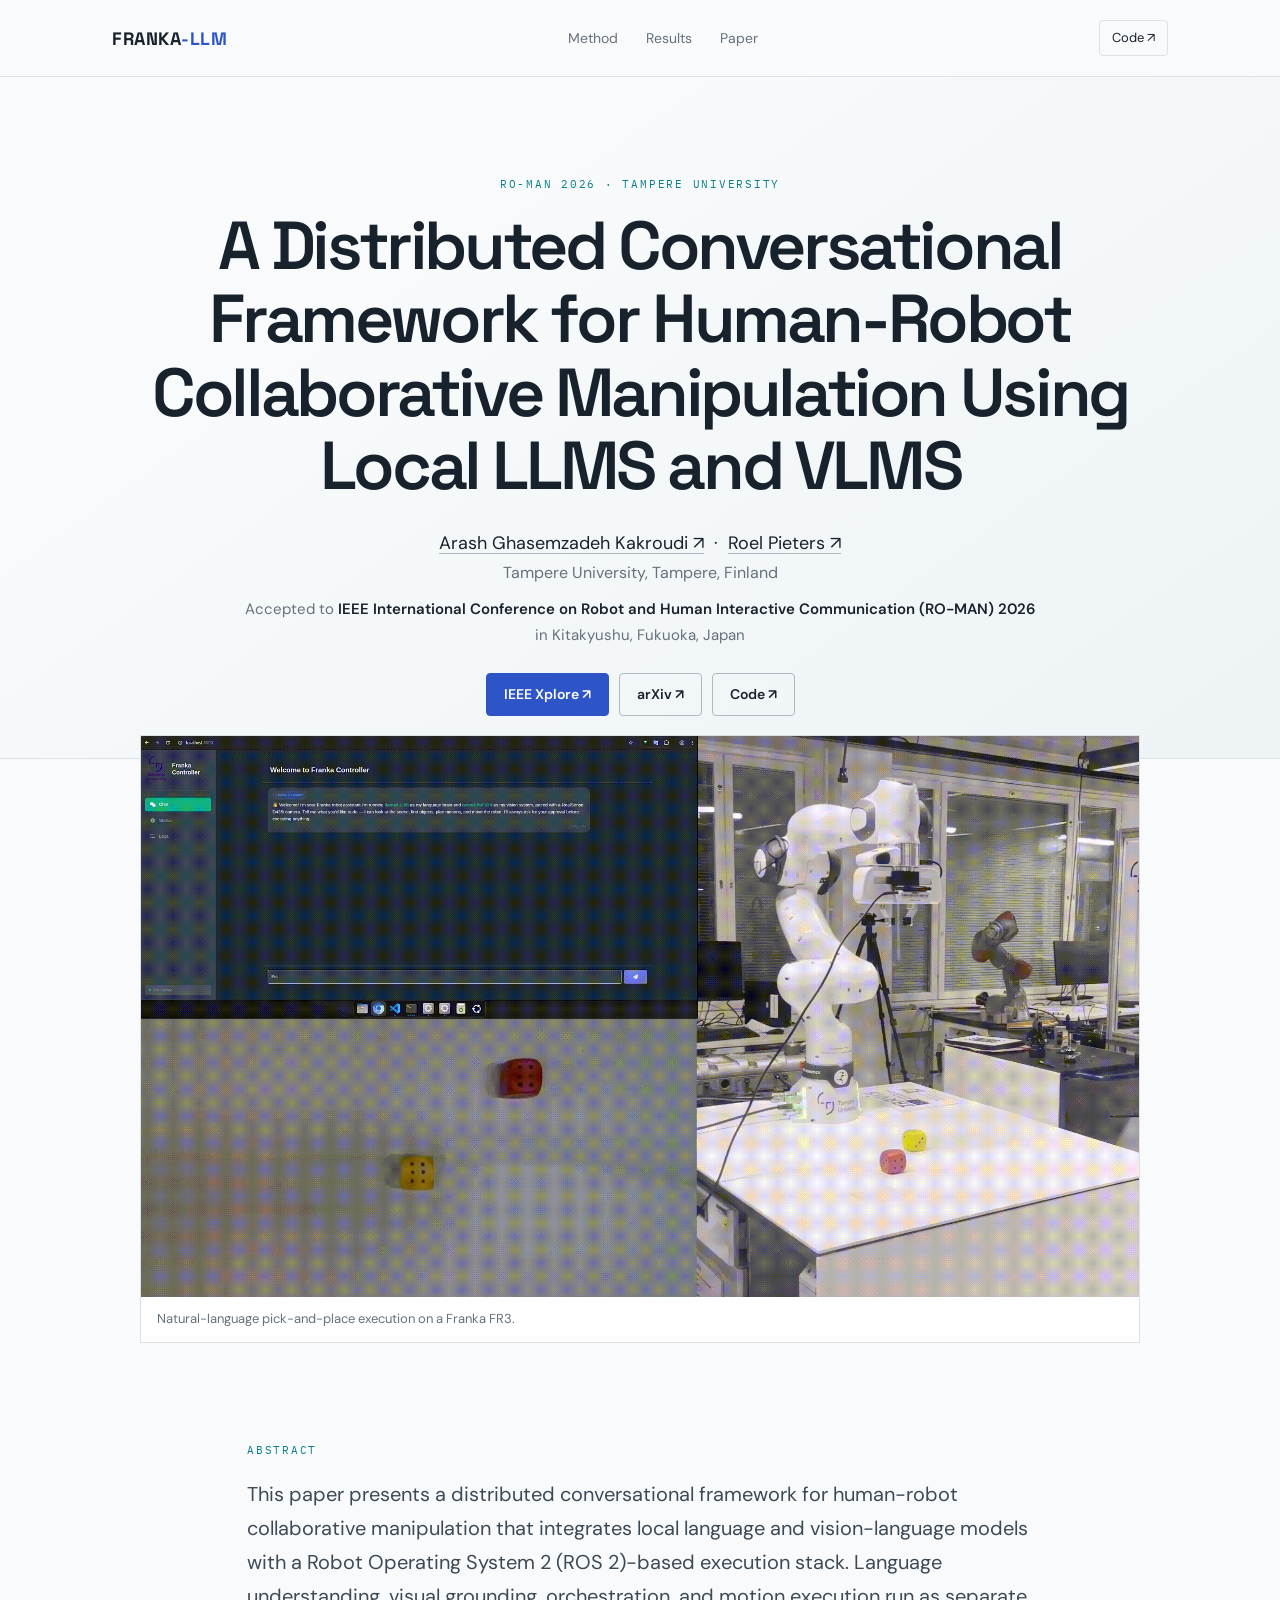
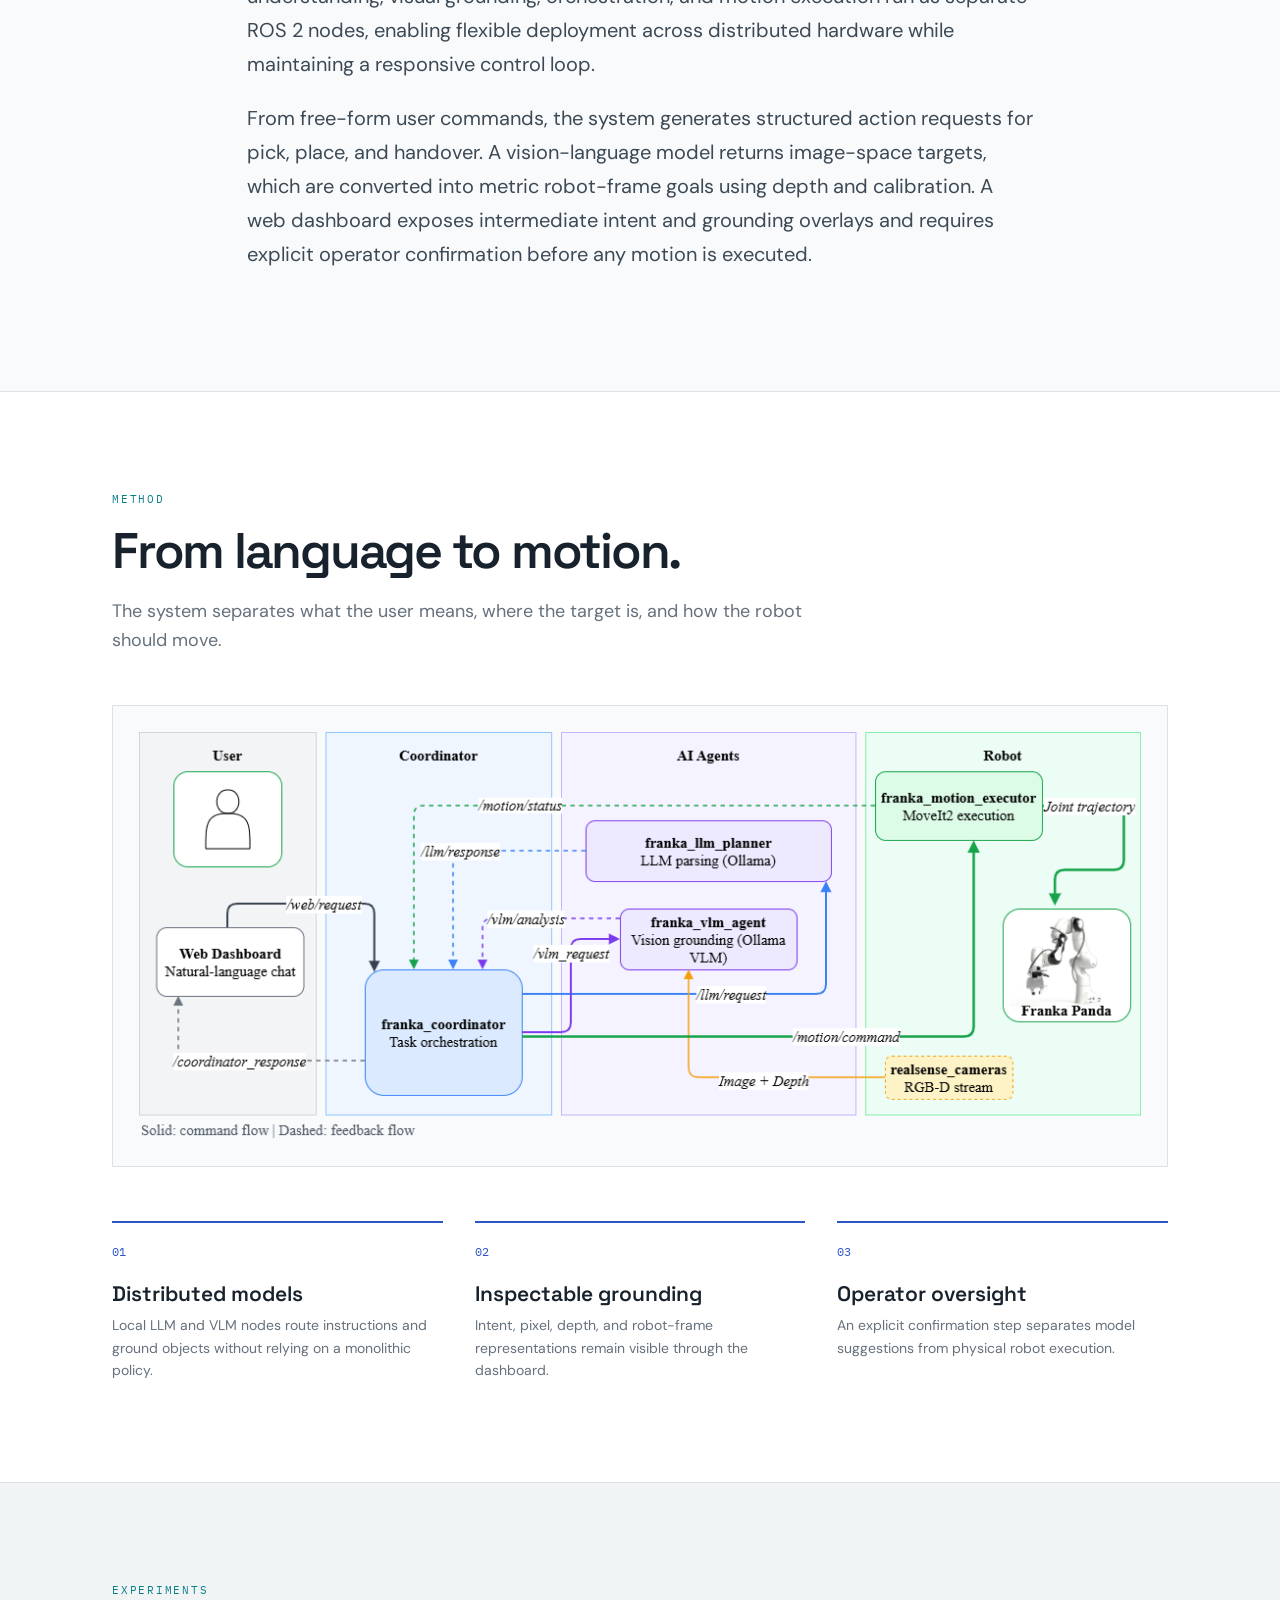
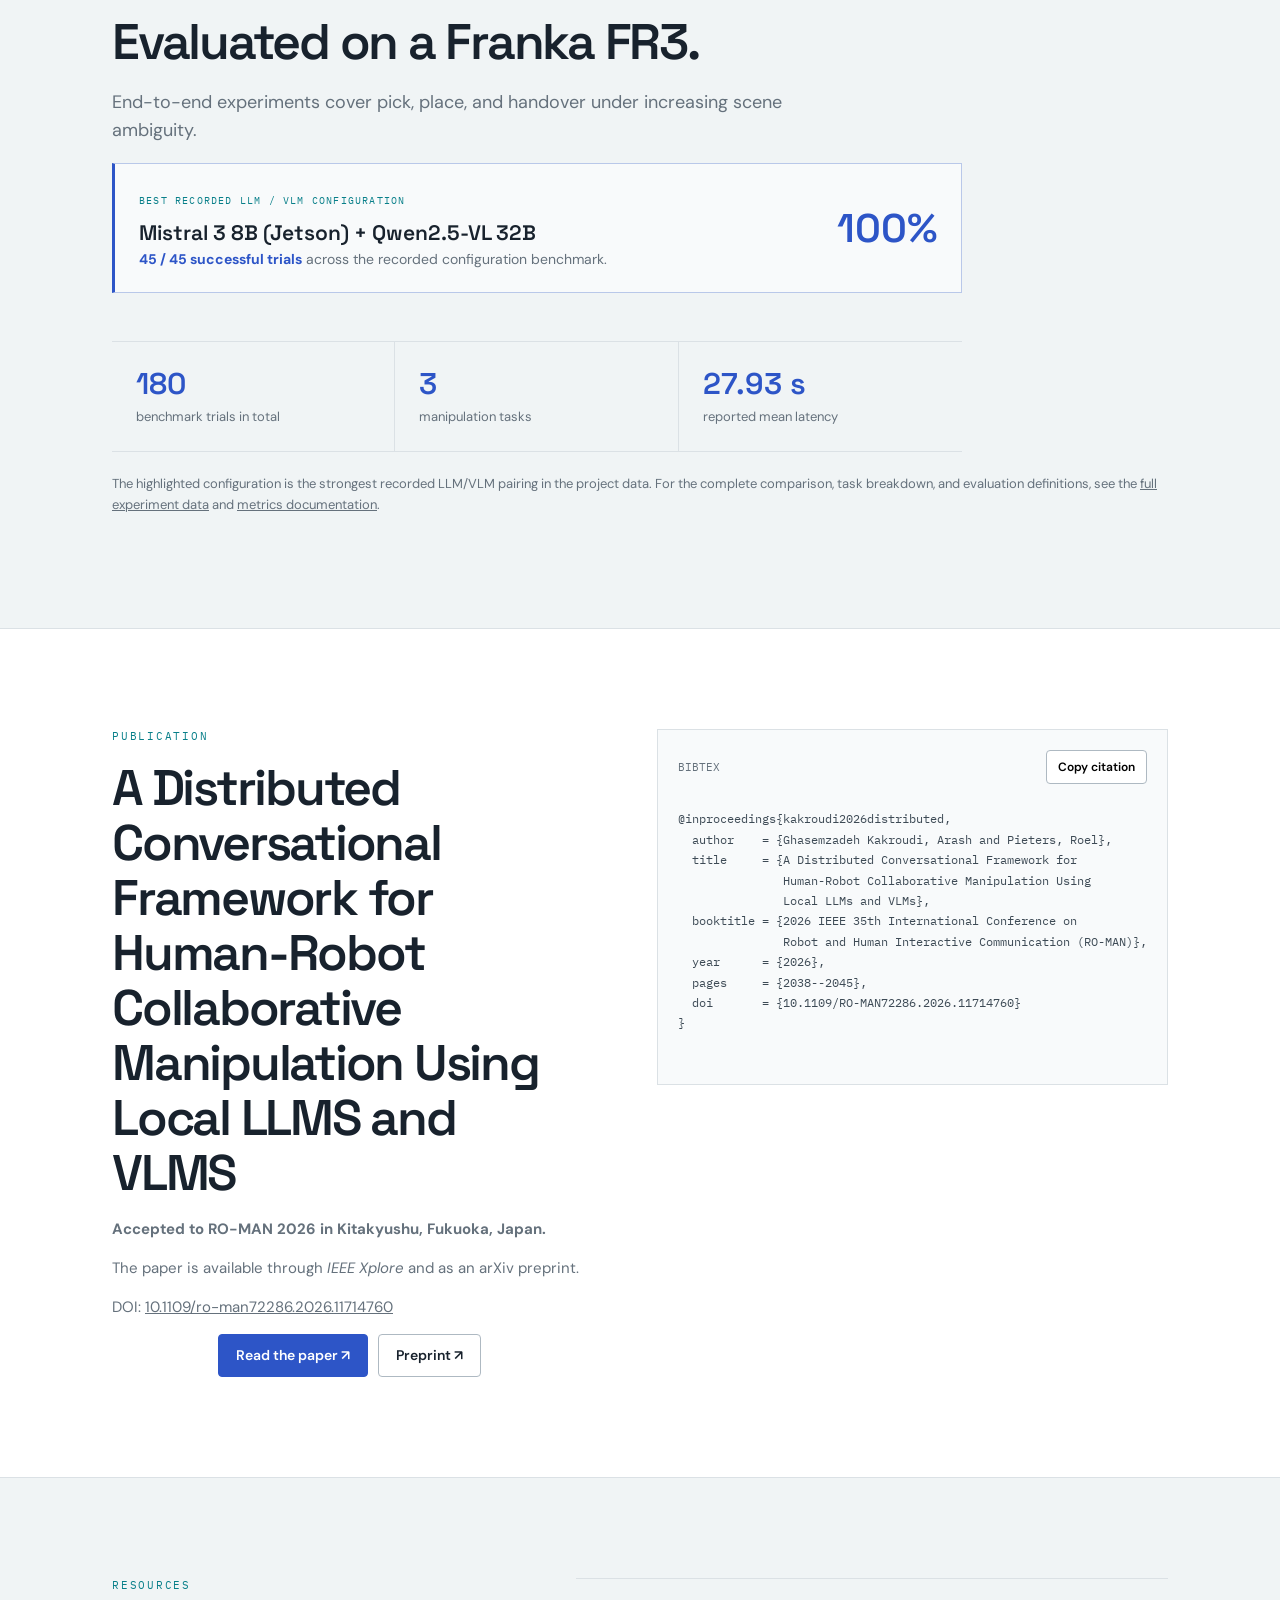
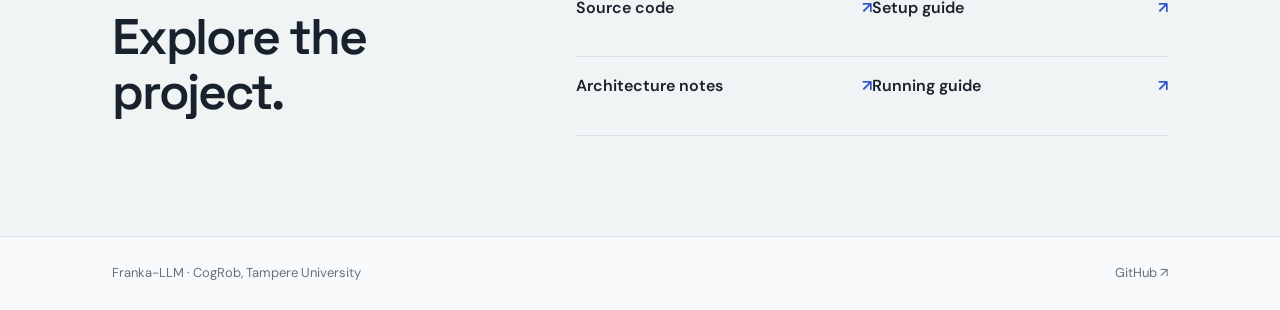
==== website/index.html @ 0633666b "Feat(website now available): Add Franka-LLM research website" ====
<!doctype html>
<html lang="en">
<head>
  <meta charset="utf-8">
  <meta name="viewport" content="width=device-width, initial-scale=1">
  <meta name="description" content="A Distributed Conversational Framework for Human-Robot Collaborative Manipulation Using Local LLMS and VLMS.">
  <meta property="og:title" content="A Distributed Conversational Framework for Human-Robot Collaborative Manipulation Using Local LLMS and VLMS">
  <meta property="og:description" content="Conversational human-robot collaborative manipulation with local language and vision-language models.">
  <meta property="og:image" content="media/featured-pick.jpg">
  <title>A Distributed Conversational Framework for Human-Robot Collaborative Manipulation Using Local LLMS and VLMS</title>
  <link rel="stylesheet" href="styles.css">
</head>
<body>
  <header class="header"><div class="container nav"><a class="wordmark" href="#top">FRANKA<span>-LLM</span></a><nav><a href="#method">Method</a><a href="#results">Results</a><a href="#paper">Paper</a></nav><a class="github" href="https://github.com/cogrob-tuni/franka-llm">Code ↗</a></div></header>
  <main id="top">
    <section class="hero"><div class="container hero-inner"><p class="kicker">RO-MAN 2026 · Tampere University</p><h1>A Distributed Conversational Framework for Human-Robot Collaborative Manipulation Using Local LLMS and VLMS</h1><p class="authors"><a href="https://scholar.google.com/citations?hl=en&amp;user=sCcYdRsAAAAJ">Arash Ghasemzadeh Kakroudi ↗</a> &nbsp;·&nbsp; <a href="https://scholar.google.com/citations?user=YYKF6BYAAAAJ&amp;hl=en&amp;oi=ao">Roel Pieters ↗</a></p><p class="affiliation">Tampere University, Tampere, Finland</p><p class="venue-note">Accepted to <strong>IEEE International Conference on Robot and Human Interactive Communication (RO-MAN) 2026</strong><br>in Kitakyushu, Fukuoka, Japan</p><div class="paper-links"><a class="button primary" href="https://ieeexplore.ieee.org/abstract/document/11714760">IEEE Xplore ↗</a><a class="button" href="https://arxiv.org/abs/2606.06061">arXiv ↗</a><a class="button" href="https://github.com/cogrob-tuni/franka-llm">Code ↗</a></div></div></section>

    <section class="feature"><div class="container"><figure class="hero-video"><img src="media/pick-place.gif" alt="Franka FR3 executing a pick and place task"><figcaption>Natural-language pick-and-place execution on a Franka FR3.</figcaption></figure></div></section>

    <section class="section intro"><div class="container narrow"><p class="kicker">Abstract</p><p class="abstract">This paper presents a distributed conversational framework for human-robot collaborative manipulation that integrates local language and vision-language models with a Robot Operating System 2 (ROS 2)-based execution stack. Language understanding, visual grounding, orchestration, and motion execution run as separate ROS 2 nodes, enabling flexible deployment across distributed hardware while maintaining a responsive control loop.</p><p class="abstract">From free-form user commands, the system generates structured action requests for pick, place, and handover. A vision-language model returns image-space targets, which are converted into metric robot-frame goals using depth and calibration. A web dashboard exposes intermediate intent and grounding overlays and requires explicit operator confirmation before any motion is executed.</p></div></section>

    <section id="method" class="section method"><div class="container"><div class="section-heading"><p class="kicker">Method</p><h2>From language to motion.</h2><p>The system separates what the user means, where the target is, and how the robot should move.</p></div><img class="architecture" src="media/architecture.png" alt="Franka-LLM system data flow diagram" loading="lazy"><div class="contributions"><article><b>01</b><h3>Distributed models</h3><p>Local LLM and VLM nodes route instructions and ground objects without relying on a monolithic policy.</p></article><article><b>02</b><h3>Inspectable grounding</h3><p>Intent, pixel, depth, and robot-frame representations remain visible through the dashboard.</p></article><article><b>03</b><h3>Operator oversight</h3><p>An explicit confirmation step separates model suggestions from physical robot execution.</p></article></div></div></section>

    <section id="results" class="section results"><div class="container"><div class="section-heading"><p class="kicker">Experiments</p><h2>Evaluated on a Franka FR3.</h2><p>End-to-end experiments cover pick, place, and handover under increasing scene ambiguity.</p></div><div class="best-result"><div><span class="best-label">Best recorded LLM / VLM configuration</span><h3>Mistral 3 8B (Jetson) + Qwen2.5-VL 32B</h3><p><strong>45 / 45 successful trials</strong> across the recorded configuration benchmark.</p></div><span class="best-score">100%</span></div><div class="result-summary"><div><strong>180</strong><span>benchmark trials in total</span></div><div><strong>3</strong><span>manipulation tasks</span></div><div><strong>27.93 s</strong><span>reported mean latency</span></div></div><p class="note">The highlighted configuration is the strongest recorded LLM/VLM pairing in the project data. For the complete comparison, task breakdown, and evaluation definitions, see the <a href="https://github.com/cogrob-tuni/franka-llm/blob/main/robot_llm_vlm_experiments.csv">full experiment data</a> and <a href="https://github.com/cogrob-tuni/franka-llm/blob/main/docs/metrics.md">metrics documentation</a>.</p></div></section>

    <section id="paper" class="section paper"><div class="container paper-grid"><div><p class="kicker">Publication</p><h2>A Distributed Conversational Framework for Human-Robot Collaborative Manipulation Using Local LLMS and VLMS</h2><p class="paper-meta"><strong>Accepted to RO-MAN 2026 in Kitakyushu, Fukuoka, Japan.</strong></p><p class="paper-meta">The paper is available through <i>IEEE Xplore</i> and as an arXiv preprint.</p><p class="paper-meta">DOI: <a href="https://doi.org/10.1109/ro-man72286.2026.11714760">10.1109/ro-man72286.2026.11714760</a></p><div class="paper-links"><a class="button primary" href="https://ieeexplore.ieee.org/abstract/document/11714760">Read the paper ↗</a><a class="button" href="https://arxiv.org/abs/2606.06061">Preprint ↗</a></div></div><div class="citation"><div class="citation-head"><span>BibTeX</span><button id="copy" type="button">Copy citation</button></div><pre id="citation">@inproceedings{kakroudi2026distributed,
  author    = {Ghasemzadeh Kakroudi, Arash and Pieters, Roel},
  title     = {A Distributed Conversational Framework for
               Human-Robot Collaborative Manipulation Using
               Local LLMs and VLMs},
  booktitle = {2026 IEEE 35th International Conference on
               Robot and Human Interactive Communication (RO-MAN)},
  year      = {2026},
  pages     = {2038--2045},
  doi       = {10.1109/RO-MAN72286.2026.11714760}
}</pre><p id="copy-status" class="copy-status" aria-live="polite"></p></div></div></section>

    <section class="section resources"><div class="container resources-inner"><div><p class="kicker">Resources</p><h2>Explore the project.</h2></div><div class="resource-list"><a href="https://github.com/cogrob-tuni/franka-llm">Source code <span>↗</span></a><a href="https://github.com/cogrob-tuni/franka-llm/blob/main/docs/setup.md">Setup guide <span>↗</span></a><a href="https://github.com/cogrob-tuni/franka-llm/blob/main/docs/architecture.md">Architecture notes <span>↗</span></a><a href="https://github.com/cogrob-tuni/franka-llm/blob/main/RUNNING.md">Running guide <span>↗</span></a></div></div></section>
  </main>
  <footer><div class="container"><span>Franka-LLM · CogRob, Tampere University</span><a href="https://github.com/cogrob-tuni/franka-llm">GitHub ↗</a></div></footer>
  <script src="script.js"></script>
</body>
</html>
---- website/styles.css ----
@import url('https://fonts.googleapis.com/css2?family=DM+Sans:wght@400;500;600;700&family=IBM+Plex+Mono:wght@400;500&family=Space+Grotesk:wght@500;600;700&display=swap');
:root{--ink:#18222d;--muted:#65717c;--line:#dbe1e5;--paper:#f8fafb;--blue:#2d55c7;--cyan:#087f89}*{box-sizing:border-box}html{scroll-behavior:smooth}body{margin:0;background:var(--paper);color:var(--ink);font:16px/1.6 "DM Sans",sans-serif}a{color:inherit;text-decoration:none}.container{max-width:1120px;margin:auto;padding:0 32px}.header{border-bottom:1px solid var(--line);background:#f8fafbf2}.nav{height:76px;display:flex;align-items:center;justify-content:space-between}.wordmark{font:700 18px "Space Grotesk",sans-serif;letter-spacing:.03em}.wordmark span{color:var(--blue)}nav{display:flex;gap:28px;font-size:14px;color:var(--muted)}nav a:hover,.resource-list a:hover{color:var(--blue)}.github{border:1px solid var(--line);border-radius:4px;padding:7px 12px;font-size:13px}.kicker{font:11px "IBM Plex Mono",monospace;letter-spacing:.16em;text-transform:uppercase;color:var(--cyan);margin:0 0 18px}.hero{border-bottom:1px solid var(--line);padding:100px 0 90px;background:linear-gradient(145deg,#f8fafb 30%,#edf3f5)}.hero-inner{text-align:center}.hero h1{font:600 clamp(38px,5.3vw,68px)/1.08 "Space Grotesk",sans-serif;letter-spacing:-.05em;margin:0 auto;max-width:1000px}.hero h1 em{font-style:normal;color:var(--blue)}.authors{font-size:18px;margin:27px 0 0}.authors a{text-decoration:underline;text-decoration-color:#aeb9c2;text-underline-offset:4px}.authors a:hover{color:var(--blue)}.affiliation{color:var(--muted);margin:2px 0 12px}.venue-note{color:var(--muted);font-size:15px;line-height:1.7;margin:0 0 25px}.venue-note strong{color:var(--ink);font-weight:600}.paper-links{display:flex;justify-content:center;flex-wrap:wrap;gap:10px}.button{display:inline-block;border:1px solid #aeb9c2;border-radius:4px;padding:9px 17px;font-size:14px;font-weight:600}.button:hover{border-color:var(--blue);color:var(--blue)}.button.primary{background:var(--blue);border-color:var(--blue);color:white}.button.primary:hover{background:var(--ink);border-color:var(--ink)}.feature{padding:64px 0 0}.hero-video{max-width:1000px;margin:0 auto;border:1px solid var(--line);background:#fff}.hero-video img{display:block;width:100%;aspect-ratio:16/9;object-fit:cover}.hero-video figcaption{padding:12px 16px;color:var(--muted);font-size:13px}.section{padding:100px 0;border-bottom:1px solid var(--line)}.narrow{max-width:850px}.abstract{font-size:20px;line-height:1.7;color:#3d4a55}.section-heading{max-width:700px}.section-heading h2,.paper h2,.resources h2{font:600 clamp(32px,4vw,50px)/1.1 "Space Grotesk",sans-serif;letter-spacing:-.045em;margin:0 0 16px}.section-heading>p:last-child{color:var(--muted);font-size:18px}.method{background:#fff}.architecture{display:block;max-width:100%;margin:50px auto 54px;border:1px solid var(--line);padding:26px;background:#f8fafb}.contributions{display:grid;grid-template-columns:repeat(3,1fr);gap:32px}.contributions article{border-top:2px solid var(--blue);padding-top:15px}.contributions b{font:12px "IBM Plex Mono",monospace;color:var(--blue)}h3{font:600 21px "Space Grotesk",sans-serif;margin:17px 0 7px}.contributions p{color:var(--muted);font-size:14px;margin:0}.results{background:#f0f4f5}.stats{display:grid;grid-template-columns:repeat(3,1fr);margin:48px 0;border-top:1px solid var(--line);border-bottom:1px solid var(--line)}.stats div{padding:26px;border-right:1px solid var(--line)}.stats div:last-child{border:0}.stats strong{display:block;font:600 40px "Space Grotesk",sans-serif;color:var(--blue)}.stats span{color:var(--muted);font-size:13px}.best-result{display:flex;align-items:center;justify-content:space-between;gap:24px;max-width:850px;margin:0 0 42px;padding:22px 24px;border:1px solid #b9c8e9;border-left:3px solid var(--blue);background:#f8fafb}.best-result h3{margin:7px 0 2px}.best-result p{margin:0;color:var(--muted);font-size:14px}.best-result p strong{color:var(--blue)}.best-result a{color:var(--blue);font-size:13px;font-weight:600;white-space:nowrap}.best-label{font:10px "IBM Plex Mono",monospace;letter-spacing:.12em;text-transform:uppercase;color:var(--cyan)}.best-score{font:600 40px "Space Grotesk",sans-serif;color:var(--blue)}.result-summary{display:grid;grid-template-columns:repeat(3,1fr);max-width:850px;border-top:1px solid var(--line);border-bottom:1px solid var(--line);margin:48px 0 0}.result-summary div{padding:22px 24px;border-right:1px solid var(--line)}.result-summary div:last-child{border-right:0}.result-summary strong{display:block;font:600 30px "Space Grotesk",sans-serif;color:var(--blue)}.result-summary span{font-size:13px;color:var(--muted)}.task-table{max-width:680px;border-top:1px solid var(--ink);font-size:15px}.task-table>div{display:grid;grid-template-columns:1.4fr 1fr 1fr;padding:12px 0;border-bottom:1px solid var(--line)}.task-table>div:first-child{font:11px "IBM Plex Mono",monospace;text-transform:uppercase;color:var(--muted)}.task-table>div:not(:first-child) span:last-child{color:var(--blue);font-weight:600}.note{font-size:13px;color:var(--muted);margin-top:22px}.note a,.paper-meta a{text-decoration:underline}.paper{background:#fff}.paper-grid{display:grid;grid-template-columns:1fr 1fr;gap:70px;align-items:start}.paper-meta{color:var(--muted);font-size:15px}.citation{border:1px solid var(--line);background:var(--paper);padding:20px}.citation-head{display:flex;align-items:center;justify-content:space-between;font:11px "IBM Plex Mono",monospace;text-transform:uppercase;color:var(--muted)}.citation button{border:1px solid #aeb9c2;border-radius:4px;background:#fff;padding:8px 11px;cursor:pointer;font:600 12px "DM Sans",sans-serif}.citation button:hover{border-color:var(--blue);color:var(--blue)}pre{font:12px/1.7 "IBM Plex Mono",monospace;white-space:pre;overflow-x:auto;text-align:left;tab-size:2;color:#3d4a55;margin:25px 0 0}.copy-status{font-size:12px;color:var(--cyan);min-height:18px;margin:12px 0 0}.resources{background:#f0f4f5}.resources-inner{display:grid;grid-template-columns:.8fr 1.2fr;gap:70px}.resource-list{display:grid;grid-template-columns:1fr 1fr;border-top:1px solid var(--line)}.resource-list a{display:flex;justify-content:space-between;padding:16px 0;border-bottom:1px solid var(--line);font-weight:600}.resource-list span{color:var(--blue)}footer{padding:26px 0;color:var(--muted);font-size:13px}footer .container{display:flex;justify-content:space-between}footer a:hover{color:var(--blue)}
@media(max-width:760px){.container{padding:0 20px}.nav nav{display:none}.hero{padding:75px 0 65px}.feature{padding-top:35px}.section{padding:70px 0}.abstract{font-size:18px}.contributions,.stats,.result-summary,.paper-grid,.resources-inner{grid-template-columns:1fr;gap:28px}.stats{margin:35px 0}.stats div{border-right:0;border-bottom:1px solid var(--line)}.best-result{display:block;margin-bottom:34px}.best-result a{display:inline-block;margin-top:14px}.best-score{display:block;margin-top:16px}.result-summary{margin-top:35px}.result-summary div{border-right:0;border-bottom:1px solid var(--line)}.architecture{padding:12px;margin-top:35px}.resource-list{grid-template-columns:1fr}footer .container{display:block}footer a{display:block;margin-top:8px}}
.hero{padding-bottom:42px}
.hero-inner{text-align:center}
.hero h1{margin:0 auto}
.paper-links{justify-content:center}
.feature{padding:0;margin-top:-24px;position:relative;z-index:1}
.hero-video{margin:0 auto;max-width:1000px}
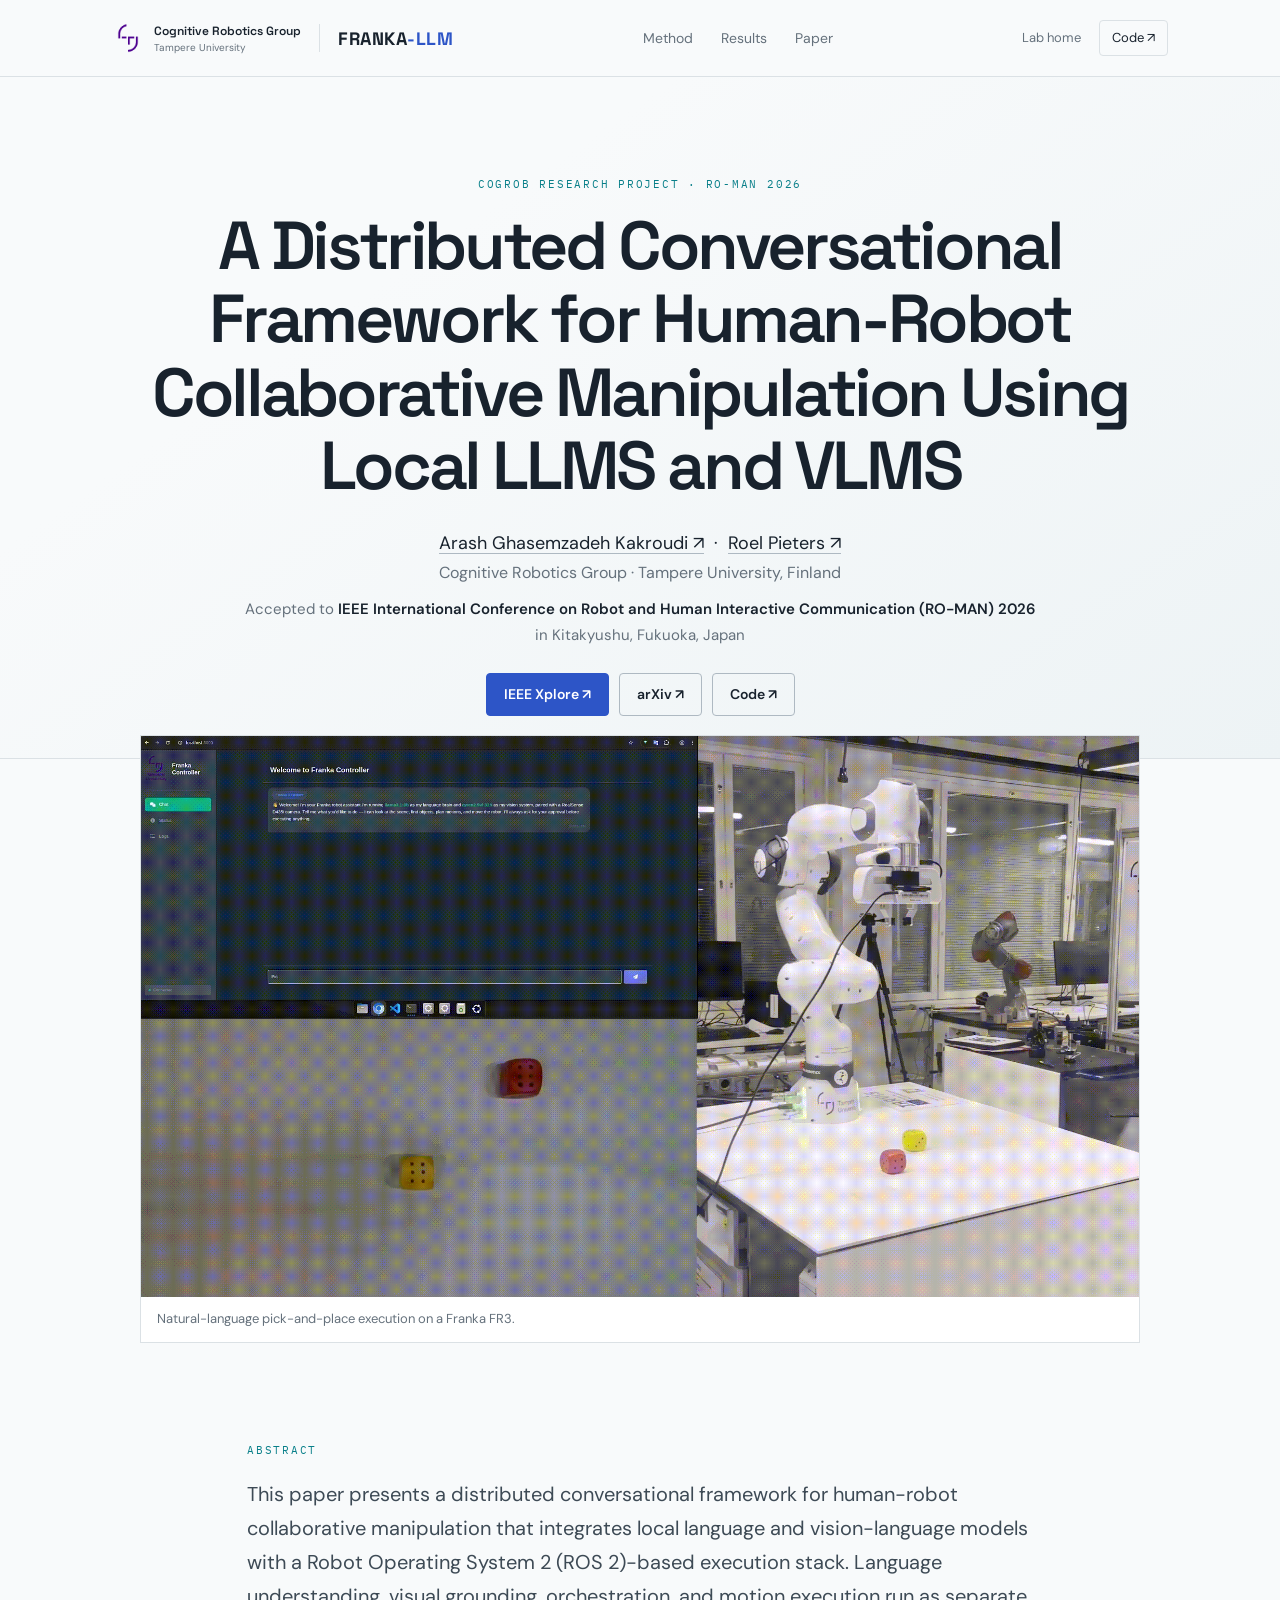
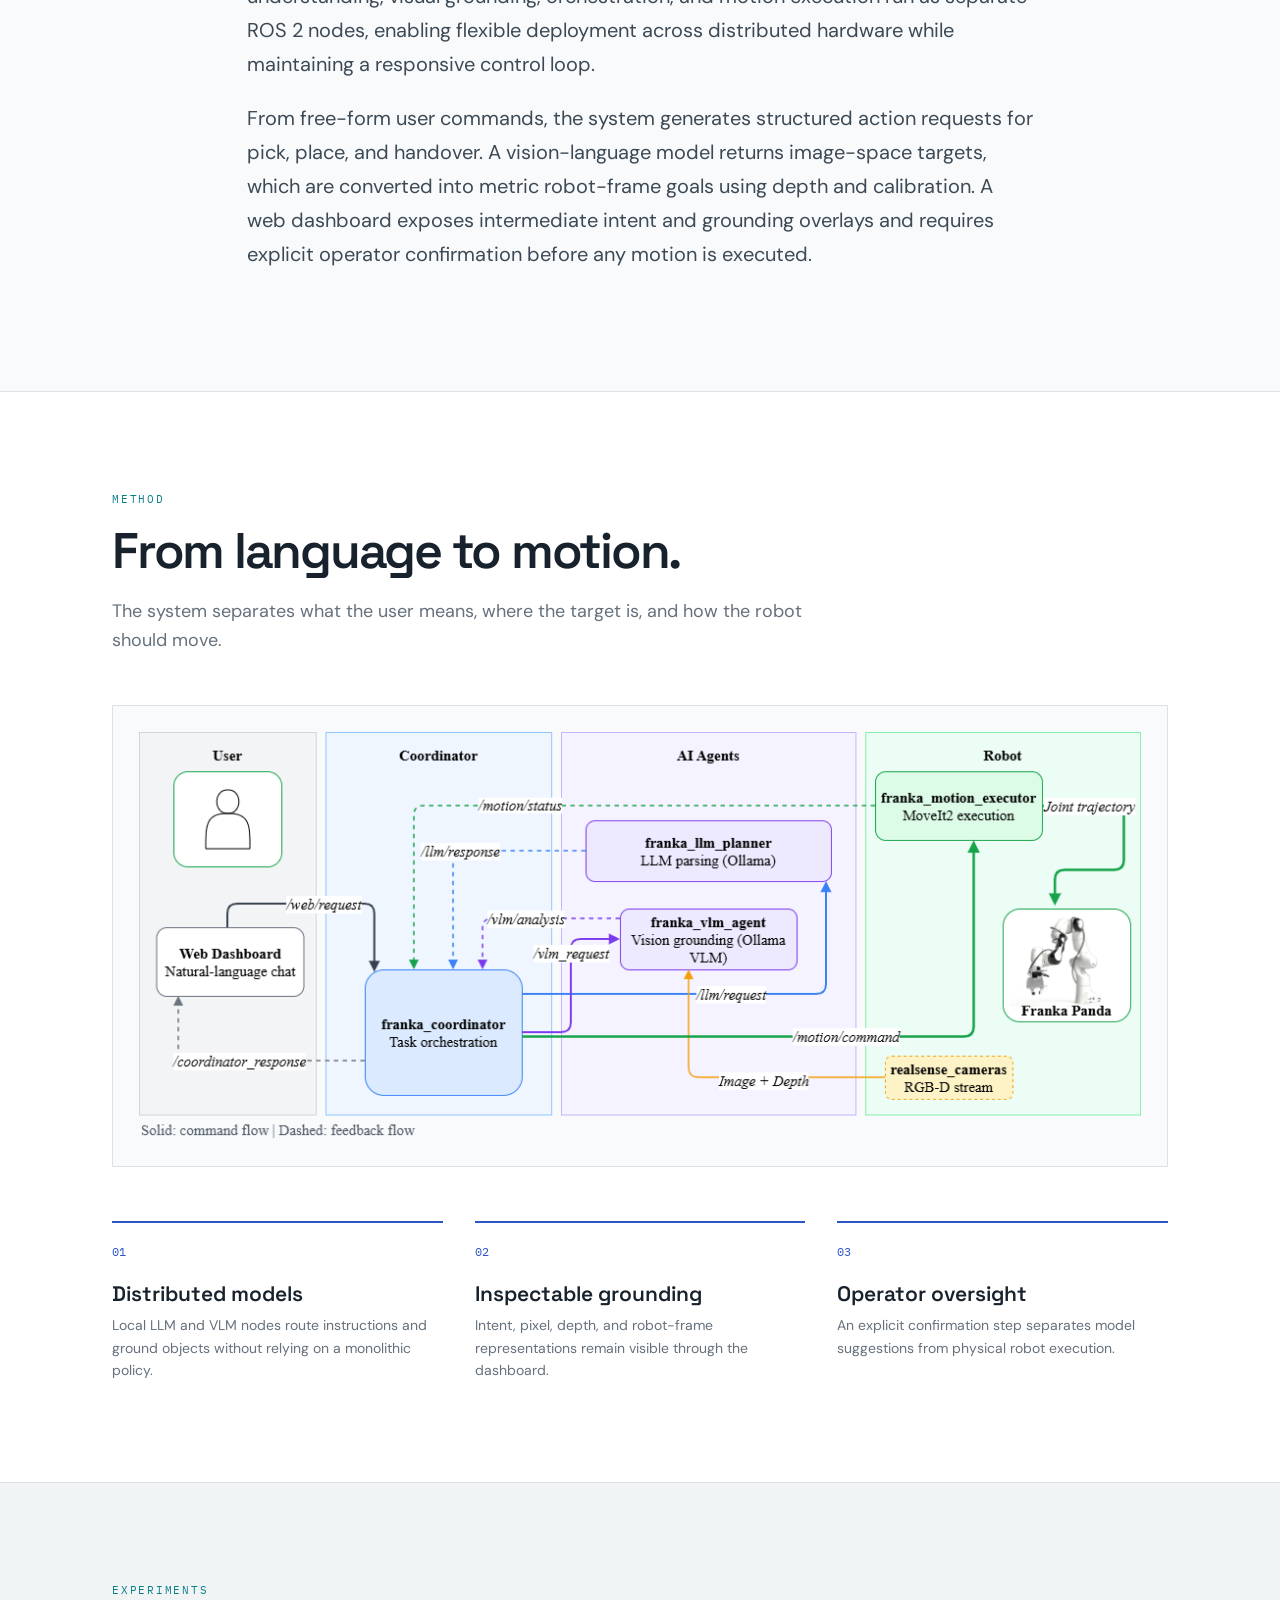
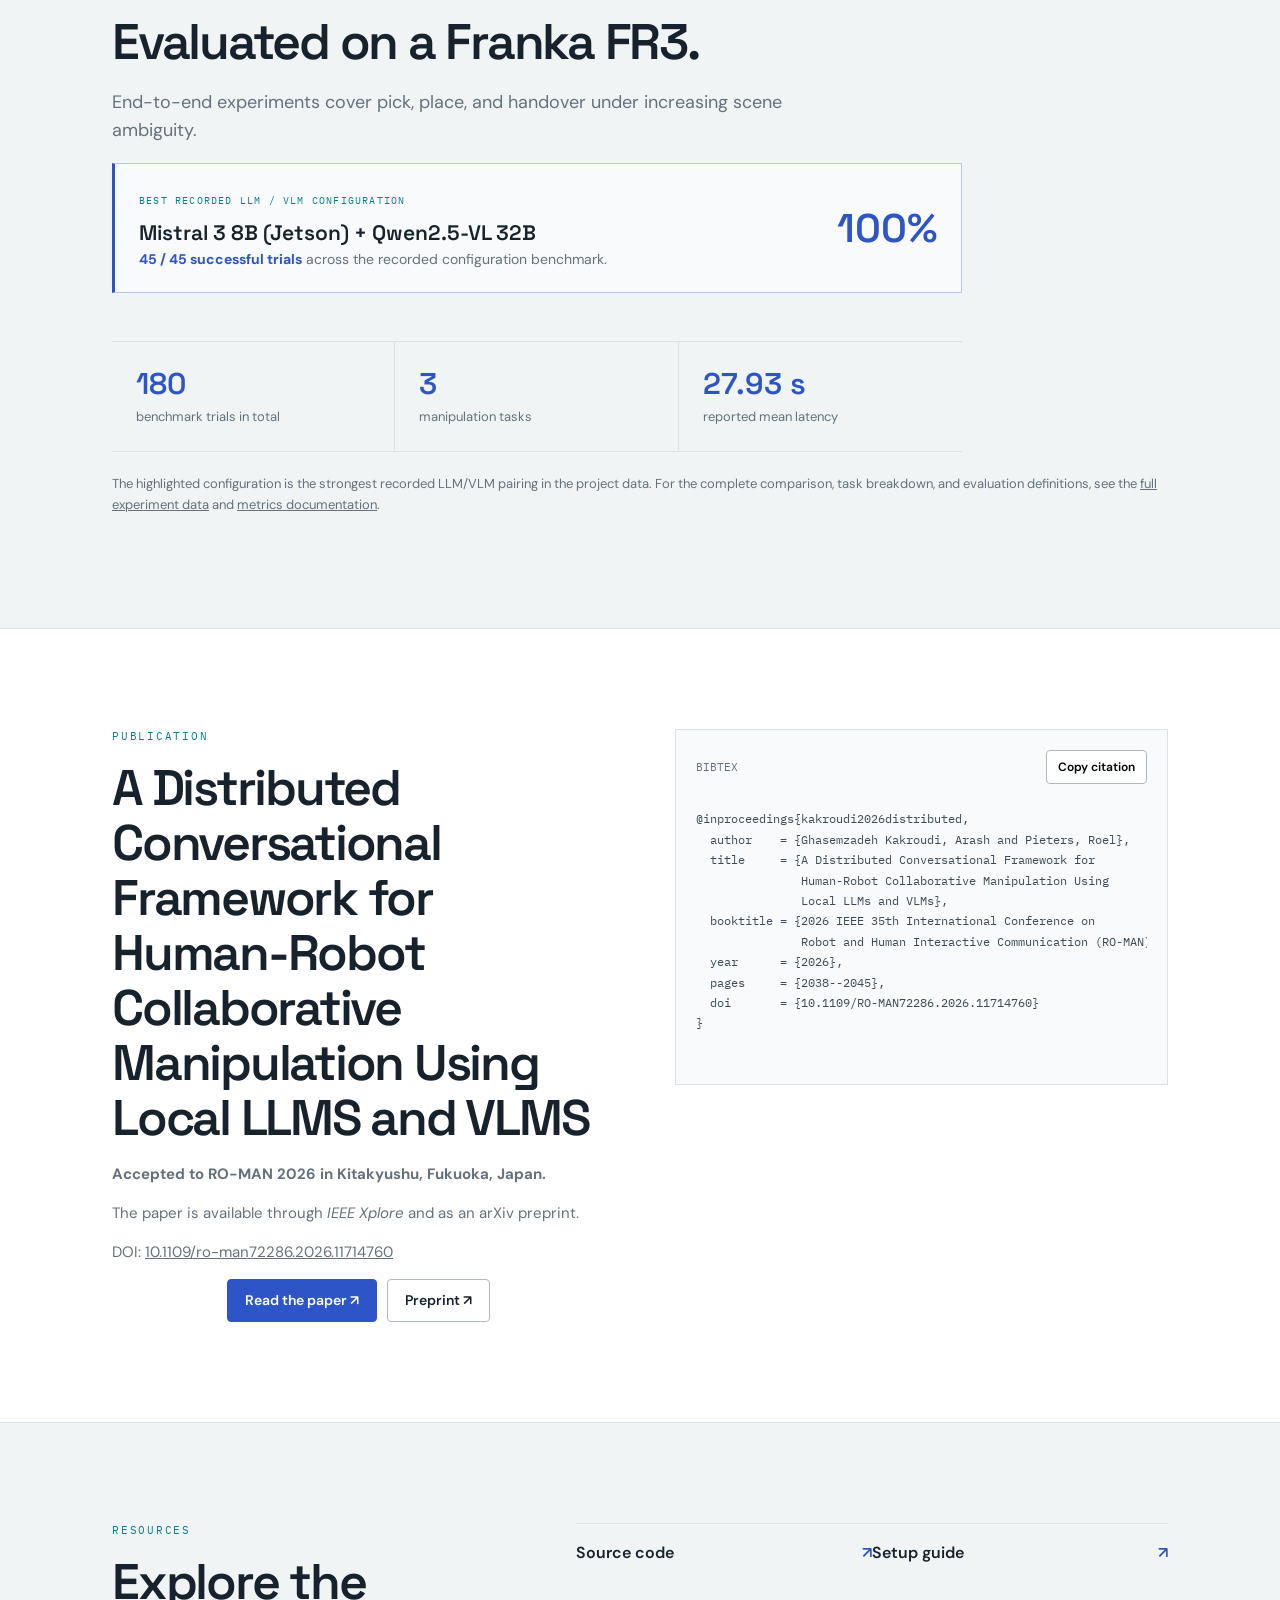
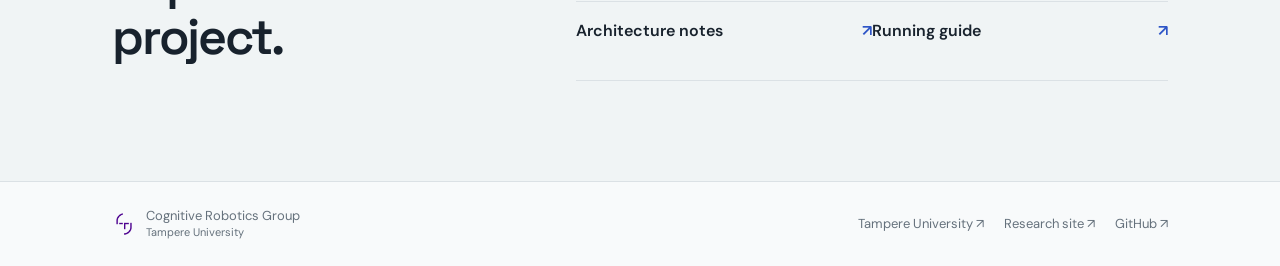
==== commit 6126840f: "feat: add new statics and site.json to dynamically fetch the published works" ====
--- a/website/index.html
+++ b/website/index.html
@@ -11,9 +11,9 @@
   <link rel="stylesheet" href="styles.css">
 </head>
 <body>
-  <header class="header"><div class="container nav"><a class="wordmark" href="#top">FRANKA<span>-LLM</span></a><nav><a href="#method">Method</a><a href="#results">Results</a><a href="#paper">Paper</a></nav><a class="github" href="https://github.com/cogrob-tuni/franka-llm">Code ↗</a></div></header>
+  <header class="header"><div class="container nav"><div class="brand-group"><a class="lab-brand" href="https://cogrob-tuni.github.io/" aria-label="Cognitive Robotics Group home"><img src="media/tau-logo.png" alt="Tampere University logo"><span><strong>Cognitive Robotics Group</strong><small>Tampere University</small></span></a><span class="brand-divider" aria-hidden="true"></span><a class="wordmark" href="#top">FRANKA<span>-LLM</span></a></div><nav><a href="#method">Method</a><a href="#results">Results</a><a href="#paper">Paper</a></nav><div class="nav-actions"><a class="lab-home" href="https://cogrob-tuni.github.io/">Lab home</a><a class="github" href="https://github.com/cogrob-tuni/franka-llm">Code ↗</a></div></div></header>
   <main id="top">
-    <section class="hero"><div class="container hero-inner"><p class="kicker">RO-MAN 2026 · Tampere University</p><h1>A Distributed Conversational Framework for Human-Robot Collaborative Manipulation Using Local LLMS and VLMS</h1><p class="authors"><a href="https://scholar.google.com/citations?hl=en&amp;user=sCcYdRsAAAAJ">Arash Ghasemzadeh Kakroudi ↗</a> &nbsp;·&nbsp; <a href="https://scholar.google.com/citations?user=YYKF6BYAAAAJ&amp;hl=en&amp;oi=ao">Roel Pieters ↗</a></p><p class="affiliation">Tampere University, Tampere, Finland</p><p class="venue-note">Accepted to <strong>IEEE International Conference on Robot and Human Interactive Communication (RO-MAN) 2026</strong><br>in Kitakyushu, Fukuoka, Japan</p><div class="paper-links"><a class="button primary" href="https://ieeexplore.ieee.org/abstract/document/11714760">IEEE Xplore ↗</a><a class="button" href="https://arxiv.org/abs/2606.06061">arXiv ↗</a><a class="button" href="https://github.com/cogrob-tuni/franka-llm">Code ↗</a></div></div></section>
+    <section class="hero"><div class="container hero-inner"><p class="kicker">CogRob research project · RO-MAN 2026</p><h1>A Distributed Conversational Framework for Human-Robot Collaborative Manipulation Using Local LLMS and VLMS</h1><p class="authors"><a href="https://scholar.google.com/citations?hl=en&amp;user=sCcYdRsAAAAJ">Arash Ghasemzadeh Kakroudi ↗</a> &nbsp;·&nbsp; <a href="https://scholar.google.com/citations?user=YYKF6BYAAAAJ&amp;hl=en&amp;oi=ao">Roel Pieters ↗</a></p><p class="affiliation">Cognitive Robotics Group · Tampere University, Finland</p><p class="venue-note">Accepted to <strong>IEEE International Conference on Robot and Human Interactive Communication (RO-MAN) 2026</strong><br>in Kitakyushu, Fukuoka, Japan</p><div class="paper-links"><a class="button primary" href="https://ieeexplore.ieee.org/abstract/document/11714760">IEEE Xplore ↗</a><a class="button" href="https://arxiv.org/abs/2606.06061">arXiv ↗</a><a class="button" href="https://github.com/cogrob-tuni/franka-llm">Code ↗</a></div></div></section>
 
     <section class="feature"><div class="container"><figure class="hero-video"><img src="media/pick-place.gif" alt="Franka FR3 executing a pick and place task"><figcaption>Natural-language pick-and-place execution on a Franka FR3.</figcaption></figure></div></section>
 
@@ -37,7 +37,7 @@
 
     <section class="section resources"><div class="container resources-inner"><div><p class="kicker">Resources</p><h2>Explore the project.</h2></div><div class="resource-list"><a href="https://github.com/cogrob-tuni/franka-llm">Source code <span>↗</span></a><a href="https://github.com/cogrob-tuni/franka-llm/blob/main/docs/setup.md">Setup guide <span>↗</span></a><a href="https://github.com/cogrob-tuni/franka-llm/blob/main/docs/architecture.md">Architecture notes <span>↗</span></a><a href="https://github.com/cogrob-tuni/franka-llm/blob/main/RUNNING.md">Running guide <span>↗</span></a></div></div></section>
   </main>
-  <footer><div class="container"><span>Franka-LLM · CogRob, Tampere University</span><a href="https://github.com/cogrob-tuni/franka-llm">GitHub ↗</a></div></footer>
+  <footer><div class="container"><a class="footer-brand" href="https://cogrob-tuni.github.io/"><img src="media/tau-logo.png" alt="" aria-hidden="true"><span>Cognitive Robotics Group<br><small>Tampere University</small></span></a><div class="footer-links"><a href="https://www.tuni.fi/en/tau/research/cognitive-robotics-group">Tampere University ↗</a><a href="https://research.tuni.fi/cogrob/">Research site ↗</a><a href="https://github.com/cogrob-tuni/franka-llm">GitHub ↗</a></div></div></footer>
   <script src="script.js"></script>
 </body>
 </html>
--- a/website/styles.css
+++ b/website/styles.css
@@ -1,6 +1,6 @@
 @import url('https://fonts.googleapis.com/css2?family=DM+Sans:wght@400;500;600;700&family=IBM+Plex+Mono:wght@400;500&family=Space+Grotesk:wght@500;600;700&display=swap');
-:root{--ink:#18222d;--muted:#65717c;--line:#dbe1e5;--paper:#f8fafb;--blue:#2d55c7;--cyan:#087f89}*{box-sizing:border-box}html{scroll-behavior:smooth}body{margin:0;background:var(--paper);color:var(--ink);font:16px/1.6 "DM Sans",sans-serif}a{color:inherit;text-decoration:none}.container{max-width:1120px;margin:auto;padding:0 32px}.header{border-bottom:1px solid var(--line);background:#f8fafbf2}.nav{height:76px;display:flex;align-items:center;justify-content:space-between}.wordmark{font:700 18px "Space Grotesk",sans-serif;letter-spacing:.03em}.wordmark span{color:var(--blue)}nav{display:flex;gap:28px;font-size:14px;color:var(--muted)}nav a:hover,.resource-list a:hover{color:var(--blue)}.github{border:1px solid var(--line);border-radius:4px;padding:7px 12px;font-size:13px}.kicker{font:11px "IBM Plex Mono",monospace;letter-spacing:.16em;text-transform:uppercase;color:var(--cyan);margin:0 0 18px}.hero{border-bottom:1px solid var(--line);padding:100px 0 90px;background:linear-gradient(145deg,#f8fafb 30%,#edf3f5)}.hero-inner{text-align:center}.hero h1{font:600 clamp(38px,5.3vw,68px)/1.08 "Space Grotesk",sans-serif;letter-spacing:-.05em;margin:0 auto;max-width:1000px}.hero h1 em{font-style:normal;color:var(--blue)}.authors{font-size:18px;margin:27px 0 0}.authors a{text-decoration:underline;text-decoration-color:#aeb9c2;text-underline-offset:4px}.authors a:hover{color:var(--blue)}.affiliation{color:var(--muted);margin:2px 0 12px}.venue-note{color:var(--muted);font-size:15px;line-height:1.7;margin:0 0 25px}.venue-note strong{color:var(--ink);font-weight:600}.paper-links{display:flex;justify-content:center;flex-wrap:wrap;gap:10px}.button{display:inline-block;border:1px solid #aeb9c2;border-radius:4px;padding:9px 17px;font-size:14px;font-weight:600}.button:hover{border-color:var(--blue);color:var(--blue)}.button.primary{background:var(--blue);border-color:var(--blue);color:white}.button.primary:hover{background:var(--ink);border-color:var(--ink)}.feature{padding:64px 0 0}.hero-video{max-width:1000px;margin:0 auto;border:1px solid var(--line);background:#fff}.hero-video img{display:block;width:100%;aspect-ratio:16/9;object-fit:cover}.hero-video figcaption{padding:12px 16px;color:var(--muted);font-size:13px}.section{padding:100px 0;border-bottom:1px solid var(--line)}.narrow{max-width:850px}.abstract{font-size:20px;line-height:1.7;color:#3d4a55}.section-heading{max-width:700px}.section-heading h2,.paper h2,.resources h2{font:600 clamp(32px,4vw,50px)/1.1 "Space Grotesk",sans-serif;letter-spacing:-.045em;margin:0 0 16px}.section-heading>p:last-child{color:var(--muted);font-size:18px}.method{background:#fff}.architecture{display:block;max-width:100%;margin:50px auto 54px;border:1px solid var(--line);padding:26px;background:#f8fafb}.contributions{display:grid;grid-template-columns:repeat(3,1fr);gap:32px}.contributions article{border-top:2px solid var(--blue);padding-top:15px}.contributions b{font:12px "IBM Plex Mono",monospace;color:var(--blue)}h3{font:600 21px "Space Grotesk",sans-serif;margin:17px 0 7px}.contributions p{color:var(--muted);font-size:14px;margin:0}.results{background:#f0f4f5}.stats{display:grid;grid-template-columns:repeat(3,1fr);margin:48px 0;border-top:1px solid var(--line);border-bottom:1px solid var(--line)}.stats div{padding:26px;border-right:1px solid var(--line)}.stats div:last-child{border:0}.stats strong{display:block;font:600 40px "Space Grotesk",sans-serif;color:var(--blue)}.stats span{color:var(--muted);font-size:13px}.best-result{display:flex;align-items:center;justify-content:space-between;gap:24px;max-width:850px;margin:0 0 42px;padding:22px 24px;border:1px solid #b9c8e9;border-left:3px solid var(--blue);background:#f8fafb}.best-result h3{margin:7px 0 2px}.best-result p{margin:0;color:var(--muted);font-size:14px}.best-result p strong{color:var(--blue)}.best-result a{color:var(--blue);font-size:13px;font-weight:600;white-space:nowrap}.best-label{font:10px "IBM Plex Mono",monospace;letter-spacing:.12em;text-transform:uppercase;color:var(--cyan)}.best-score{font:600 40px "Space Grotesk",sans-serif;color:var(--blue)}.result-summary{display:grid;grid-template-columns:repeat(3,1fr);max-width:850px;border-top:1px solid var(--line);border-bottom:1px solid var(--line);margin:48px 0 0}.result-summary div{padding:22px 24px;border-right:1px solid var(--line)}.result-summary div:last-child{border-right:0}.result-summary strong{display:block;font:600 30px "Space Grotesk",sans-serif;color:var(--blue)}.result-summary span{font-size:13px;color:var(--muted)}.task-table{max-width:680px;border-top:1px solid var(--ink);font-size:15px}.task-table>div{display:grid;grid-template-columns:1.4fr 1fr 1fr;padding:12px 0;border-bottom:1px solid var(--line)}.task-table>div:first-child{font:11px "IBM Plex Mono",monospace;text-transform:uppercase;color:var(--muted)}.task-table>div:not(:first-child) span:last-child{color:var(--blue);font-weight:600}.note{font-size:13px;color:var(--muted);margin-top:22px}.note a,.paper-meta a{text-decoration:underline}.paper{background:#fff}.paper-grid{display:grid;grid-template-columns:1fr 1fr;gap:70px;align-items:start}.paper-meta{color:var(--muted);font-size:15px}.citation{border:1px solid var(--line);background:var(--paper);padding:20px}.citation-head{display:flex;align-items:center;justify-content:space-between;font:11px "IBM Plex Mono",monospace;text-transform:uppercase;color:var(--muted)}.citation button{border:1px solid #aeb9c2;border-radius:4px;background:#fff;padding:8px 11px;cursor:pointer;font:600 12px "DM Sans",sans-serif}.citation button:hover{border-color:var(--blue);color:var(--blue)}pre{font:12px/1.7 "IBM Plex Mono",monospace;white-space:pre;overflow-x:auto;text-align:left;tab-size:2;color:#3d4a55;margin:25px 0 0}.copy-status{font-size:12px;color:var(--cyan);min-height:18px;margin:12px 0 0}.resources{background:#f0f4f5}.resources-inner{display:grid;grid-template-columns:.8fr 1.2fr;gap:70px}.resource-list{display:grid;grid-template-columns:1fr 1fr;border-top:1px solid var(--line)}.resource-list a{display:flex;justify-content:space-between;padding:16px 0;border-bottom:1px solid var(--line);font-weight:600}.resource-list span{color:var(--blue)}footer{padding:26px 0;color:var(--muted);font-size:13px}footer .container{display:flex;justify-content:space-between}footer a:hover{color:var(--blue)}
-@media(max-width:760px){.container{padding:0 20px}.nav nav{display:none}.hero{padding:75px 0 65px}.feature{padding-top:35px}.section{padding:70px 0}.abstract{font-size:18px}.contributions,.stats,.result-summary,.paper-grid,.resources-inner{grid-template-columns:1fr;gap:28px}.stats{margin:35px 0}.stats div{border-right:0;border-bottom:1px solid var(--line)}.best-result{display:block;margin-bottom:34px}.best-result a{display:inline-block;margin-top:14px}.best-score{display:block;margin-top:16px}.result-summary{margin-top:35px}.result-summary div{border-right:0;border-bottom:1px solid var(--line)}.architecture{padding:12px;margin-top:35px}.resource-list{grid-template-columns:1fr}footer .container{display:block}footer a{display:block;margin-top:8px}}
+:root{--ink:#18222d;--muted:#65717c;--line:#dbe1e5;--paper:#f8fafb;--blue:#2d55c7;--cyan:#087f89}*{box-sizing:border-box}html{scroll-behavior:smooth}body{margin:0;background:var(--paper);color:var(--ink);font:16px/1.6 "DM Sans",sans-serif}a{color:inherit;text-decoration:none}.container{max-width:1120px;margin:auto;padding:0 32px}.header{border-bottom:1px solid var(--line);background:#f8fafbf2}.nav{min-height:76px;display:flex;align-items:center;justify-content:space-between;gap:24px}.brand-group{display:flex;align-items:center;gap:18px}.lab-brand{display:flex;align-items:center;gap:10px}.lab-brand img{width:32px;height:36px;object-fit:contain}.lab-brand span{display:flex;flex-direction:column;line-height:1.15}.lab-brand strong{font:600 12px "Space Grotesk",sans-serif}.lab-brand small{color:var(--muted);font-size:10px;margin-top:3px}.brand-divider{height:28px;border-left:1px solid var(--line)}.wordmark{font:700 18px "Space Grotesk",sans-serif;letter-spacing:.03em}.wordmark span{color:var(--blue)}nav{display:flex;gap:28px;font-size:14px;color:var(--muted)}nav a:hover,.resource-list a:hover{color:var(--blue)}.github{border:1px solid var(--line);border-radius:4px;padding:7px 12px;font-size:13px}.kicker{font:11px "IBM Plex Mono",monospace;letter-spacing:.16em;text-transform:uppercase;color:var(--cyan);margin:0 0 18px}.hero{border-bottom:1px solid var(--line);padding:100px 0 90px;background:linear-gradient(145deg,#f8fafb 30%,#edf3f5)}.hero-inner{text-align:center}.hero h1{font:600 clamp(38px,5.3vw,68px)/1.08 "Space Grotesk",sans-serif;letter-spacing:-.05em;margin:0 auto;max-width:1000px}.hero h1 em{font-style:normal;color:var(--blue)}.authors{font-size:18px;margin:27px 0 0}.authors a{text-decoration:underline;text-decoration-color:#aeb9c2;text-underline-offset:4px}.authors a:hover{color:var(--blue)}.affiliation{color:var(--muted);margin:2px 0 12px}.venue-note{color:var(--muted);font-size:15px;line-height:1.7;margin:0 0 25px}.venue-note strong{color:var(--ink);font-weight:600}.paper-links{display:flex;justify-content:center;flex-wrap:wrap;gap:10px}.button{display:inline-block;border:1px solid #aeb9c2;border-radius:4px;padding:9px 17px;font-size:14px;font-weight:600}.button:hover{border-color:var(--blue);color:var(--blue)}.button.primary{background:var(--blue);border-color:var(--blue);color:white}.button.primary:hover{background:var(--ink);border-color:var(--ink)}.feature{padding:64px 0 0}.hero-video{max-width:1000px;margin:0 auto;border:1px solid var(--line);background:#fff}.hero-video img{display:block;width:100%;aspect-ratio:16/9;object-fit:cover}.hero-video figcaption{padding:12px 16px;color:var(--muted);font-size:13px}.section{padding:100px 0;border-bottom:1px solid var(--line)}.narrow{max-width:850px}.abstract{font-size:20px;line-height:1.7;color:#3d4a55}.section-heading{max-width:700px}.section-heading h2,.paper h2,.resources h2{font:600 clamp(32px,4vw,50px)/1.1 "Space Grotesk",sans-serif;letter-spacing:-.045em;margin:0 0 16px}.section-heading>p:last-child{color:var(--muted);font-size:18px}.method{background:#fff}.architecture{display:block;max-width:100%;margin:50px auto 54px;border:1px solid var(--line);padding:26px;background:#f8fafb}.contributions{display:grid;grid-template-columns:repeat(3,1fr);gap:32px}.contributions article{border-top:2px solid var(--blue);padding-top:15px}.contributions b{font:12px "IBM Plex Mono",monospace;color:var(--blue)}h3{font:600 21px "Space Grotesk",sans-serif;margin:17px 0 7px}.contributions p{color:var(--muted);font-size:14px;margin:0}.results{background:#f0f4f5}.stats{display:grid;grid-template-columns:repeat(3,1fr);margin:48px 0;border-top:1px solid var(--line);border-bottom:1px solid var(--line)}.stats div{padding:26px;border-right:1px solid var(--line)}.stats div:last-child{border:0}.stats strong{display:block;font:600 40px "Space Grotesk",sans-serif;color:var(--blue)}.stats span{color:var(--muted);font-size:13px}.best-result{display:flex;align-items:center;justify-content:space-between;gap:24px;max-width:850px;margin:0 0 42px;padding:22px 24px;border:1px solid #b9c8e9;border-left:3px solid var(--blue);background:#f8fafb}.best-result h3{margin:7px 0 2px}.best-result p{margin:0;color:var(--muted);font-size:14px}.best-result p strong{color:var(--blue)}.best-result a{color:var(--blue);font-size:13px;font-weight:600;white-space:nowrap}.best-label{font:10px "IBM Plex Mono",monospace;letter-spacing:.12em;text-transform:uppercase;color:var(--cyan)}.best-score{font:600 40px "Space Grotesk",sans-serif;color:var(--blue)}.result-summary{display:grid;grid-template-columns:repeat(3,1fr);max-width:850px;border-top:1px solid var(--line);border-bottom:1px solid var(--line);margin:48px 0 0}.result-summary div{padding:22px 24px;border-right:1px solid var(--line)}.result-summary div:last-child{border-right:0}.result-summary strong{display:block;font:600 30px "Space Grotesk",sans-serif;color:var(--blue)}.result-summary span{font-size:13px;color:var(--muted)}.task-table{max-width:680px;border-top:1px solid var(--ink);font-size:15px}.task-table>div{display:grid;grid-template-columns:1.4fr 1fr 1fr;padding:12px 0;border-bottom:1px solid var(--line)}.task-table>div:first-child{font:11px "IBM Plex Mono",monospace;text-transform:uppercase;color:var(--muted)}.task-table>div:not(:first-child) span:last-child{color:var(--blue);font-weight:600}.note{font-size:13px;color:var(--muted);margin-top:22px}.note a,.paper-meta a{text-decoration:underline}.paper{background:#fff}.paper-grid{display:grid;grid-template-columns:1fr 1fr;gap:70px;align-items:start}.paper-grid>*{min-width:0}.paper-meta{color:var(--muted);font-size:15px}.citation{border:1px solid var(--line);background:var(--paper);padding:20px}.citation-head{display:flex;align-items:center;justify-content:space-between;font:11px "IBM Plex Mono",monospace;text-transform:uppercase;color:var(--muted)}.citation button{border:1px solid #aeb9c2;border-radius:4px;background:#fff;padding:8px 11px;cursor:pointer;font:600 12px "DM Sans",sans-serif}.citation button:hover{border-color:var(--blue);color:var(--blue)}pre{max-width:100%;font:12px/1.7 "IBM Plex Mono",monospace;white-space:pre;overflow-x:auto;text-align:left;tab-size:2;color:#3d4a55;margin:25px 0 0}.copy-status{font-size:12px;color:var(--cyan);min-height:18px;margin:12px 0 0}.resources{background:#f0f4f5}.resources-inner{display:grid;grid-template-columns:.8fr 1.2fr;gap:70px}.resource-list{display:grid;grid-template-columns:1fr 1fr;border-top:1px solid var(--line)}.resource-list a{display:flex;justify-content:space-between;padding:16px 0;border-bottom:1px solid var(--line);font-weight:600}.resource-list span{color:var(--blue)}.nav-actions{display:flex;align-items:center;gap:18px}.lab-home{color:var(--muted);font-size:13px}.lab-home:hover{color:var(--blue)}footer{padding:26px 0;color:var(--muted);font-size:13px}footer .container{display:flex;justify-content:space-between;align-items:center;gap:24px}.footer-brand{display:flex;align-items:center;gap:10px;line-height:1.25}.footer-brand img{width:24px;height:28px;object-fit:contain}.footer-brand small{font-size:11px}.footer-links{display:flex;gap:20px;flex-wrap:wrap;justify-content:flex-end}footer a:hover{color:var(--blue)}
+@media(max-width:760px){.container{padding:0 20px}.nav{gap:12px}.lab-brand span,.brand-divider,.nav-actions .lab-home{display:none}.brand-group{gap:10px}.nav nav{display:none}.hero{padding:75px 0 65px}.feature{padding-top:35px}.section{padding:70px 0}.abstract{font-size:18px}.contributions,.stats,.result-summary,.paper-grid,.resources-inner{grid-template-columns:1fr;gap:28px}.stats{margin:35px 0}.stats div{border-right:0;border-bottom:1px solid var(--line)}.best-result{display:block;margin-bottom:34px}.best-result a{display:inline-block;margin-top:14px}.best-score{display:block;margin-top:16px}.result-summary{margin-top:35px}.result-summary div{border-right:0;border-bottom:1px solid var(--line)}.architecture{padding:12px;margin-top:35px}.resource-list{grid-template-columns:1fr}footer .container{display:block}footer a{display:block;margin-top:8px}.footer-links{display:block;margin-top:14px}.footer-links a{display:block}}
 .hero{padding-bottom:42px}
 .hero-inner{text-align:center}
 .hero h1{margin:0 auto}
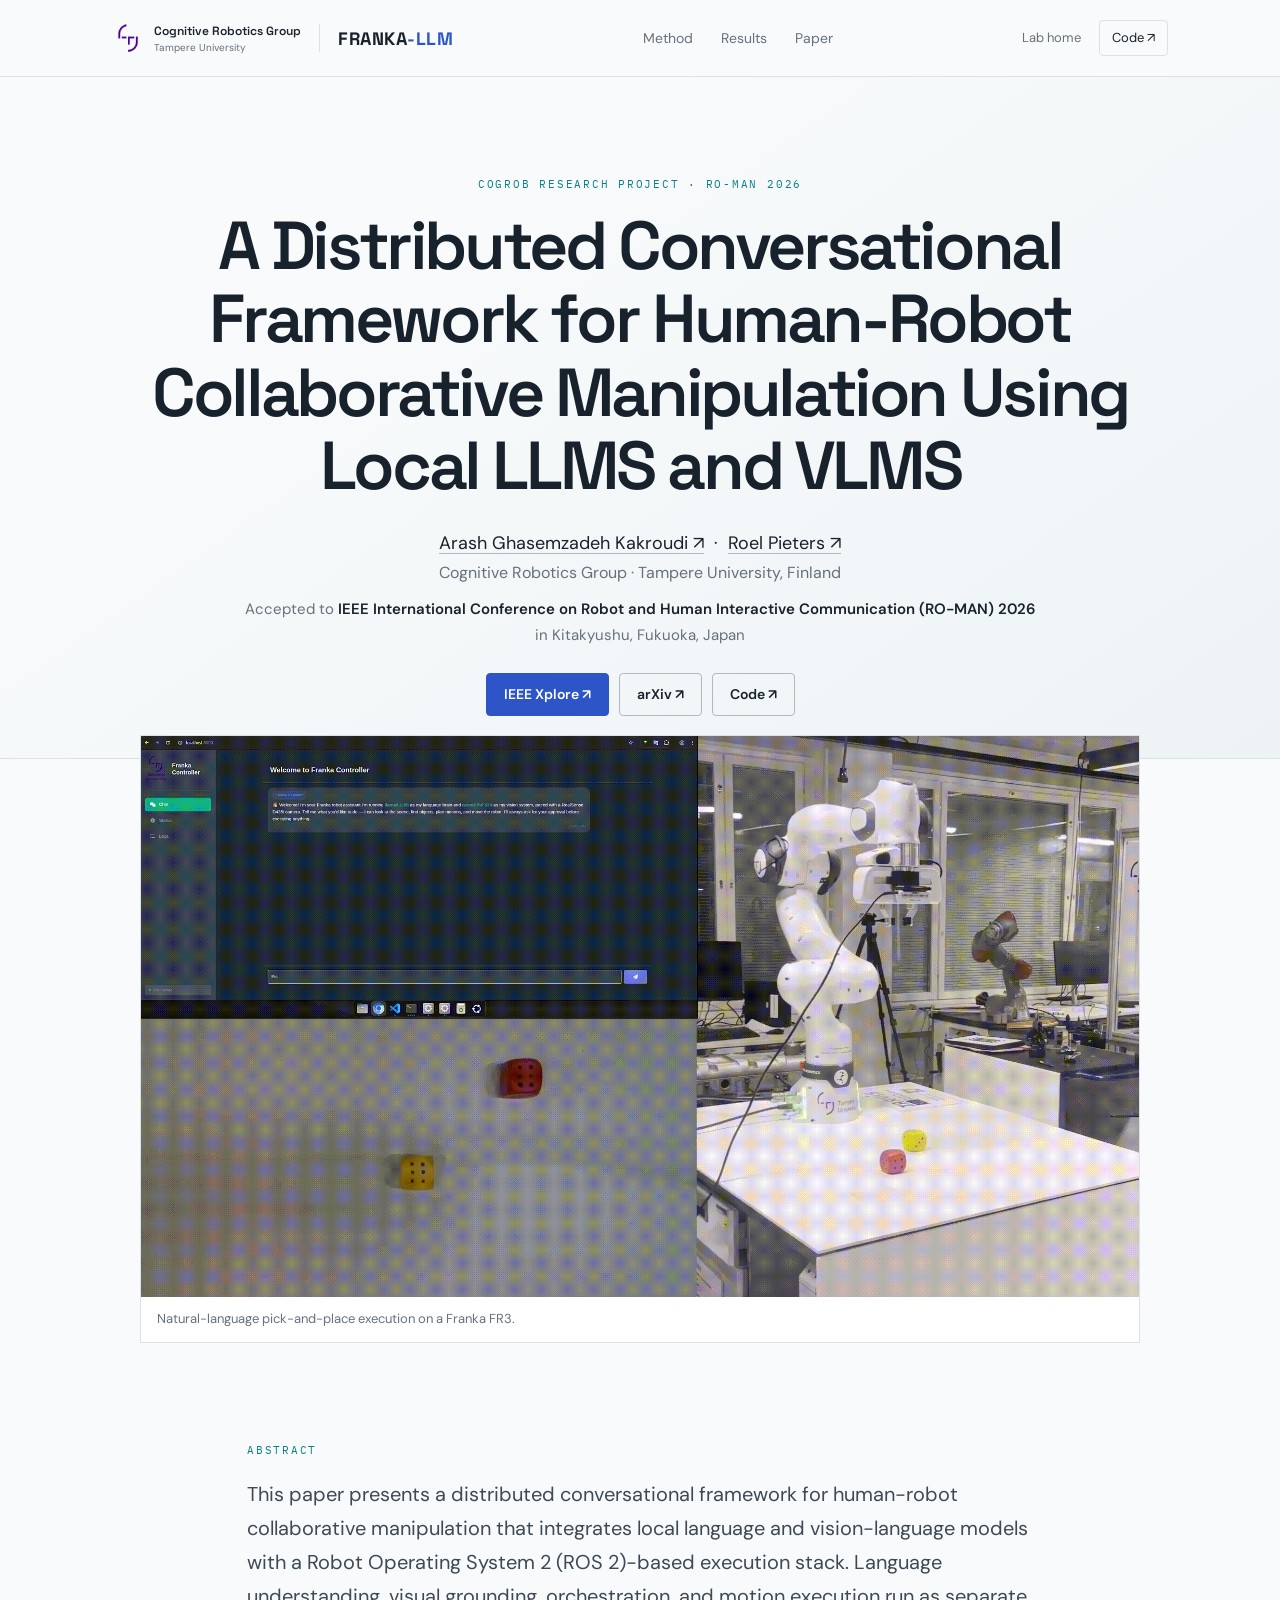
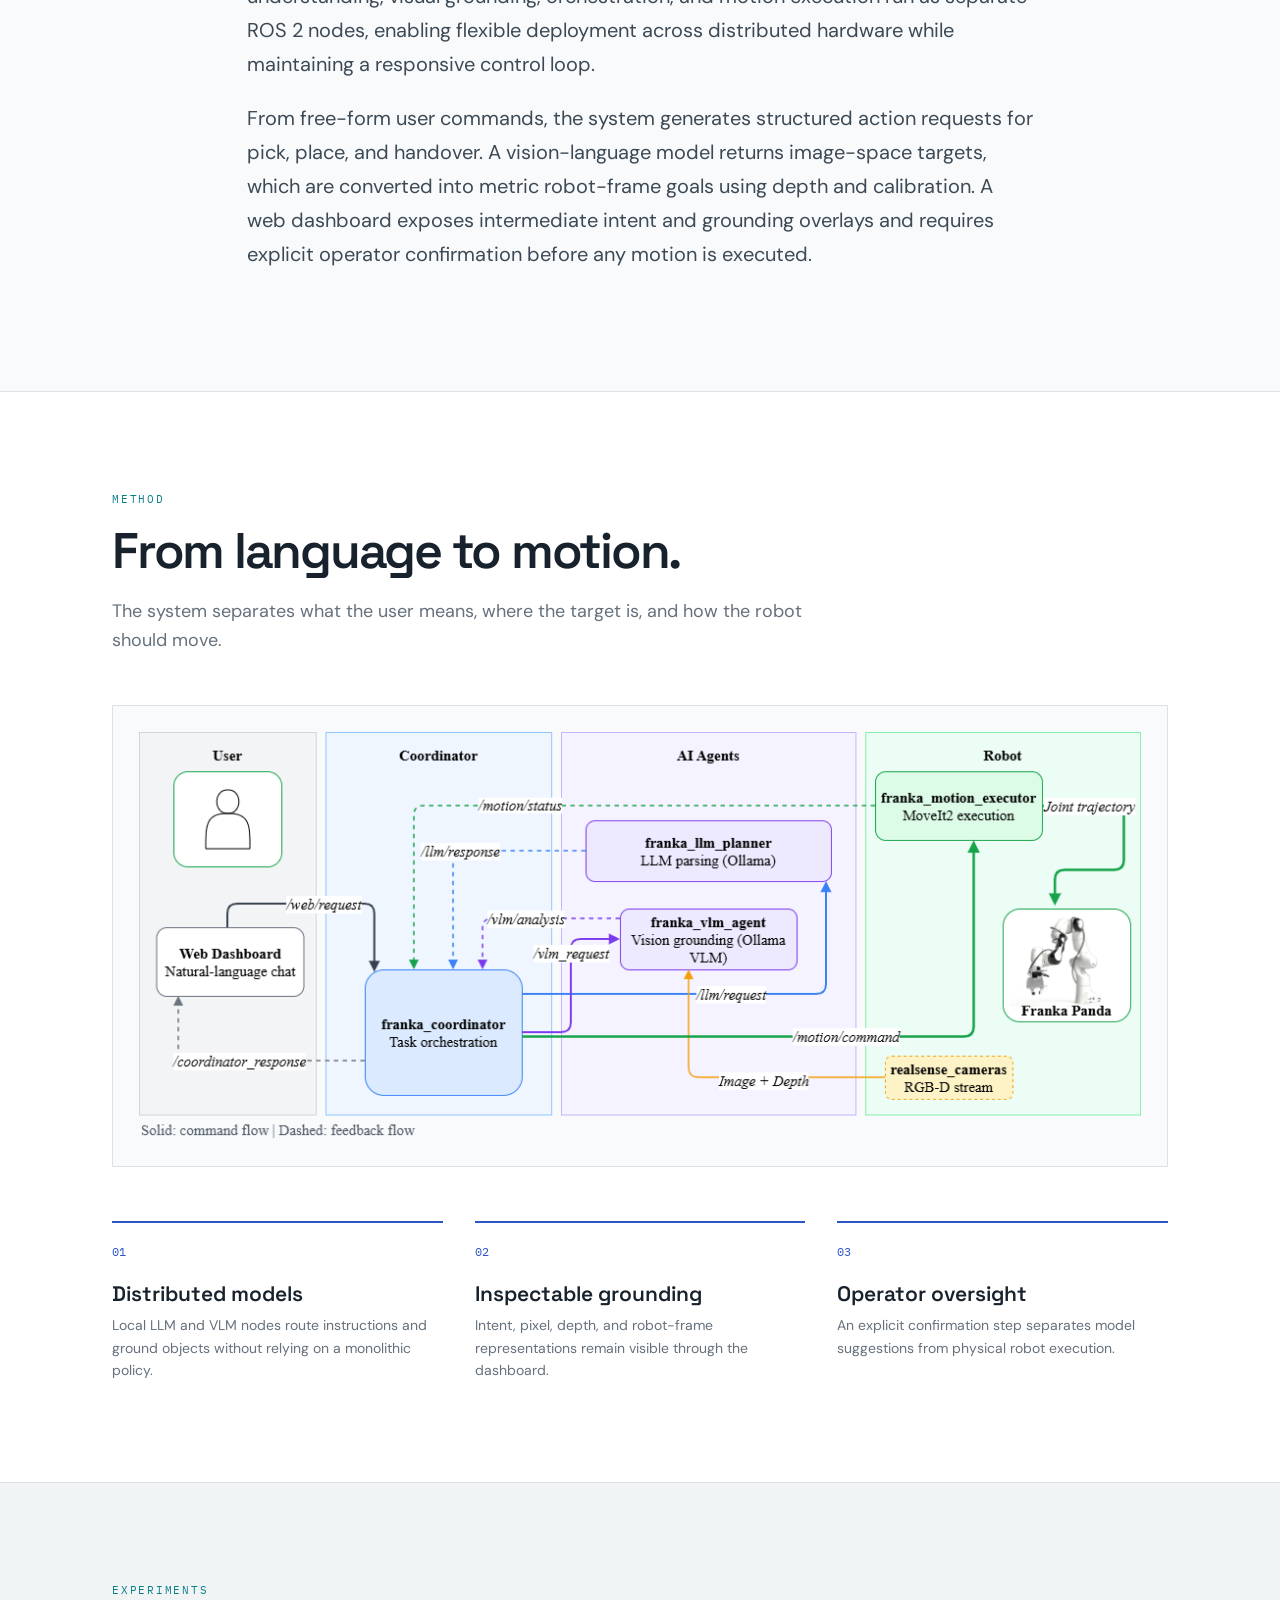
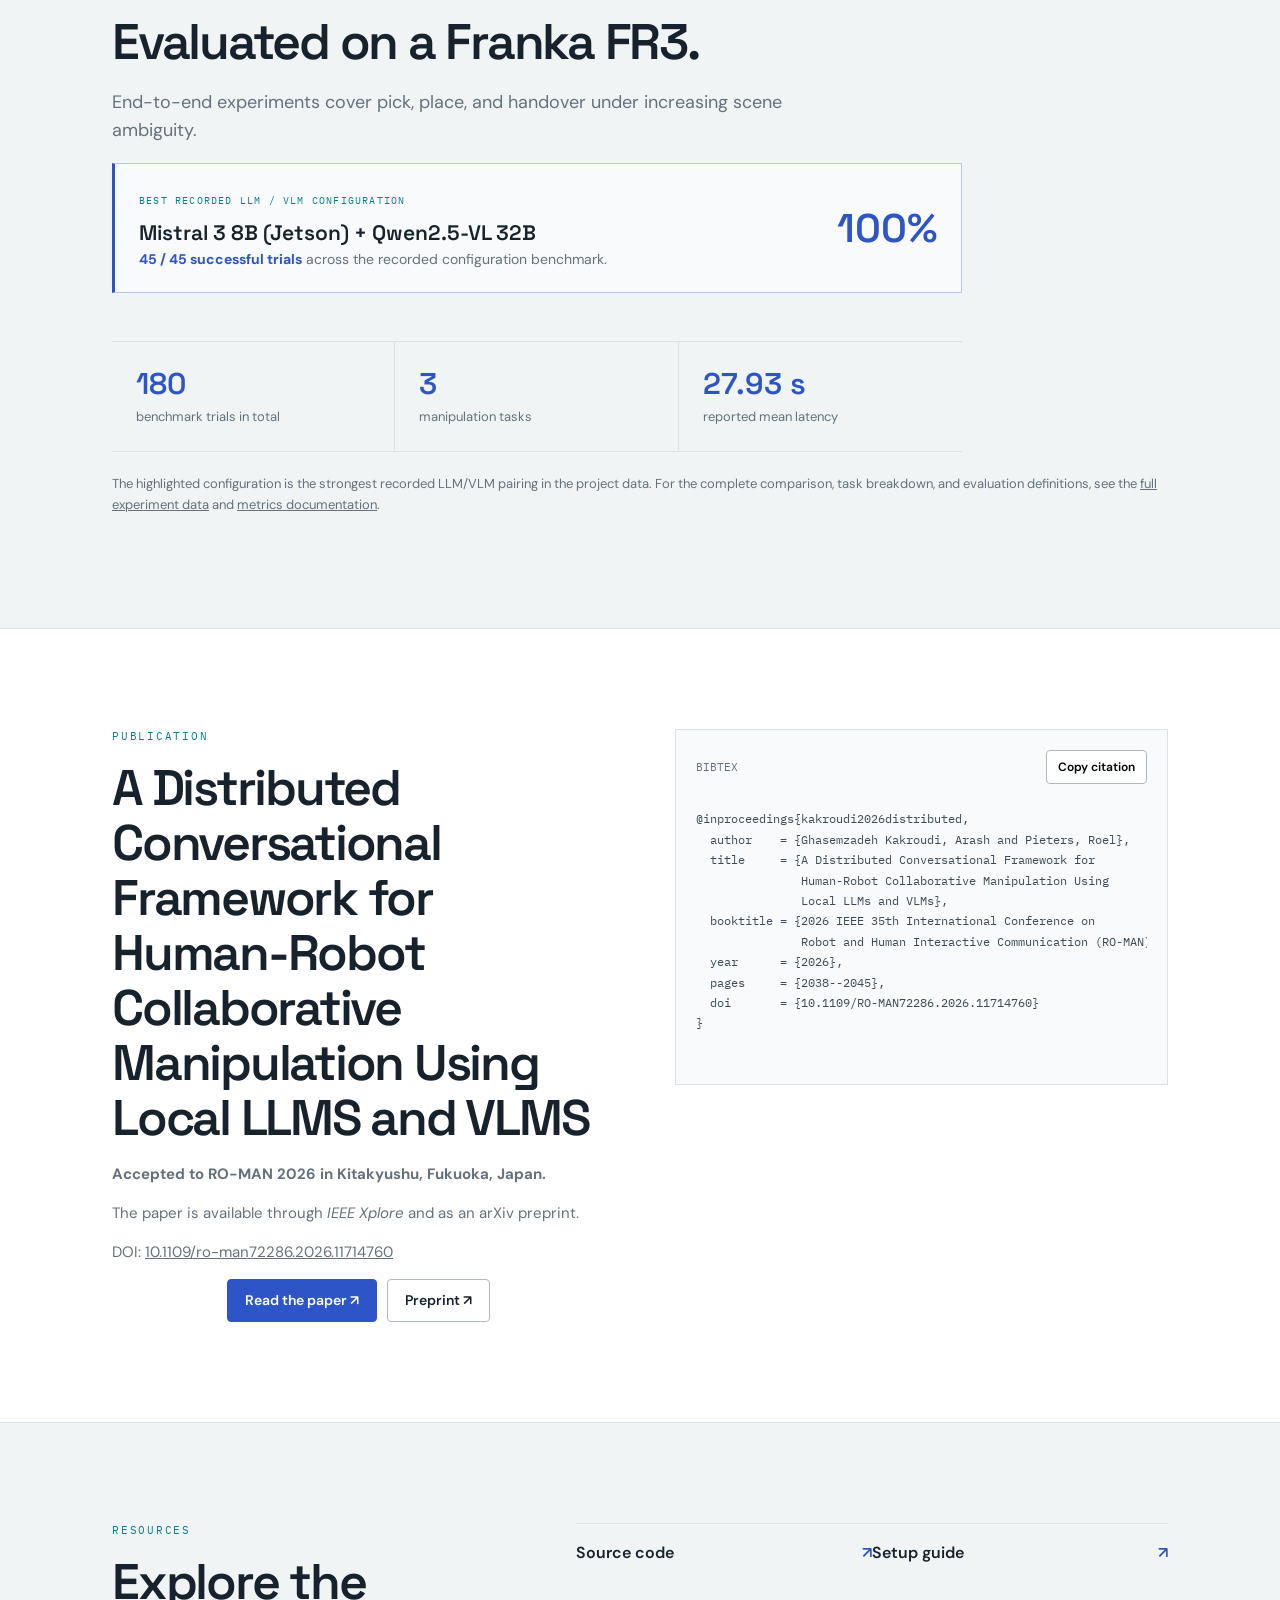
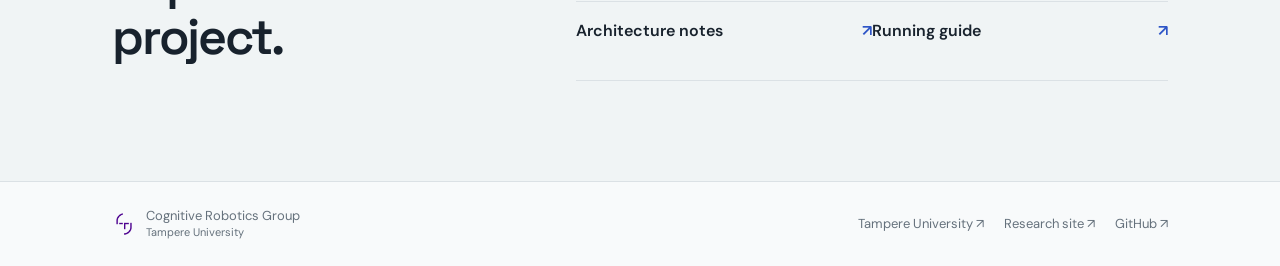
==== commit 52030c88: "feat: add favicon and do another test on site.json" ====
--- a/website/index.html
+++ b/website/index.html
@@ -8,6 +8,7 @@
   <meta property="og:description" content="Conversational human-robot collaborative manipulation with local language and vision-language models.">
   <meta property="og:image" content="media/featured-pick.jpg">
   <title>A Distributed Conversational Framework for Human-Robot Collaborative Manipulation Using Local LLMS and VLMS</title>
+  <link rel="icon" href="media/favicon.svg" type="image/svg+xml">
   <link rel="stylesheet" href="styles.css">
 </head>
 <body>
